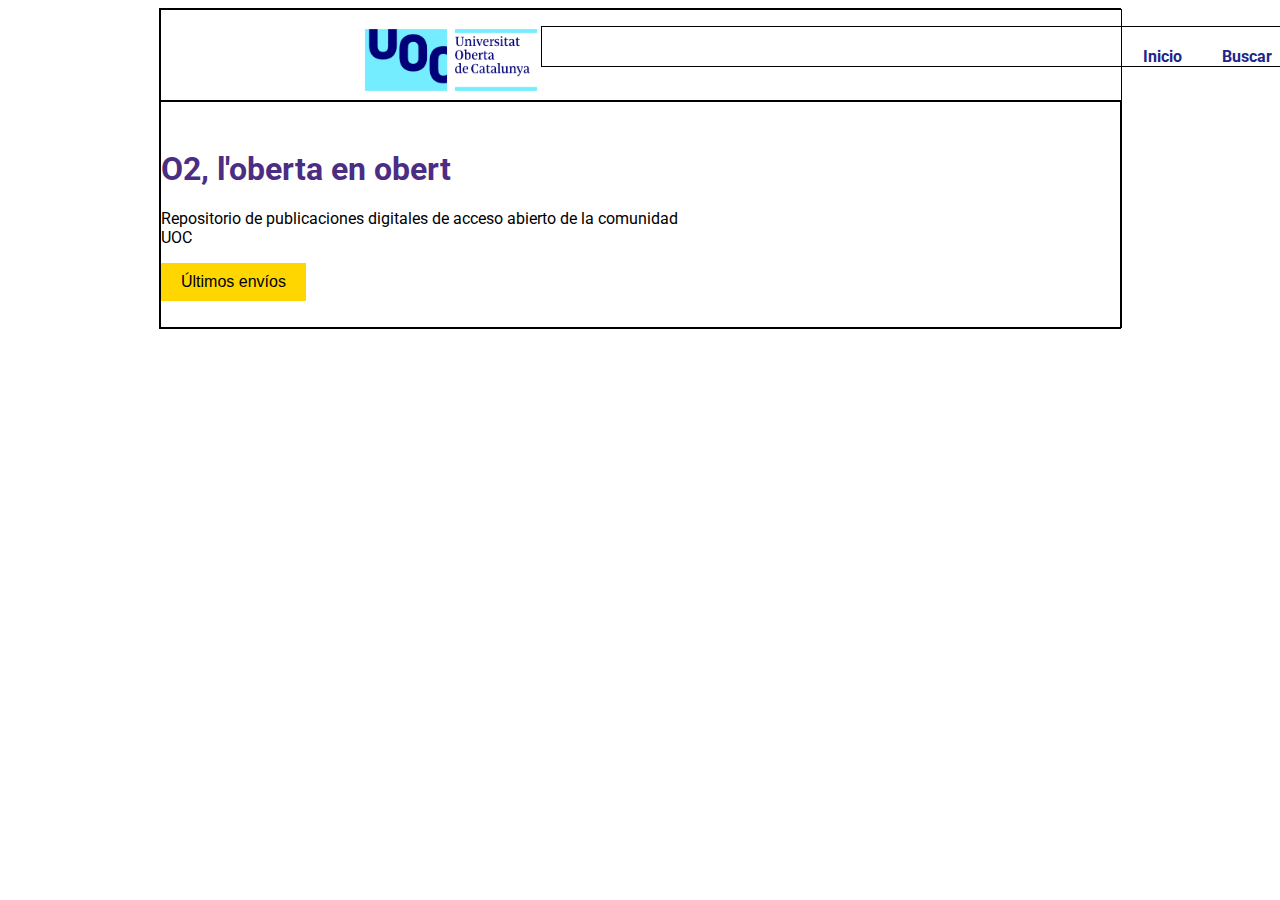
==== index.html @ 02df9265 "19:39 18 nov clase" ====
<!DOCTYPE html>
<html lang="en">
<head>
    <meta charset="UTF-8">
    <meta name="viewport" content="width=device-width, initial-scale=1.0">
    <link rel="stylesheet" href="css/estilos.css">
    <link href="https://fonts.googleapis.com/css2?family=Roboto:wght@400;500;700&display=swap" rel="stylesheet">
    <title>Universitat Oberta de Catalunya</title>
</head>
<body>
    <header>
        <img src="img/Logo_blau_uoc.png" alt="Universitat Oberta de Catalunya">
        <nav>
            <ul class="navegacion">
                <li><a href="index.html">Inicio</a></li>
                <li><a href="http://openaccess.uoc.edu/webapps/o2/?locale=es">Buscar</a></li>
                <li><a href="publicar.html">Publicar</a></li>
            </ul>
        </nav>
    </header>
    <main>
        <div class="ultenv">
            <div>
                <h1>O2, l'oberta en obert</h1>
                <p>Repositorio de publicaciones digitales de acceso abierto de la comunidad UOC</p>
                <button>Últimos envíos</button>
            </div>
            <iframe src="https://www.youtube.com/embed/o2ZF15PyTZk?si=9ALgGmdpEM8_n8jy" width="400" height="225" title="Video"></iframe>
        </div>
    </main>
</body>
</html>
---- css/estilos.css ----
body {
    font-family: 'Roboto';
    padding-top: 0;
    padding-left: 0;
    display: flex;
    justify-self: center;
    flex-direction: column;
    width: 75%;
    border: 1px solid black;
}

header {
    border: 1px solid black;
    width: 100%;
    height: 90px;
    padding-top: 0px;
    padding-left: 0px;
    display: flex;
    justify-content: column;
    background-color: #fff;
}

header img{
    padding-top: 15px;
    padding-left: 200px;
    height: 70px;
}

.navegacion{
    border: 1px solid black;
    padding-top: 20px;
    padding-left: 400px;
    width: 100%;
    height: auto;
    display: flex;
    justify-content: center;
    color: #1e2689;
}
nav ul {
    list-style: none;
    display: flex;
    gap: 40px;
}

nav ul li a {
    text-decoration: none;
    color: #1e2689;
    font-weight: bold;
    text-decoration: none;
}

nav ul li a:hover {
    text-decoration: underline yellow;
    text-underline-offset: 5px;
}

main{
    border: 1px solid black;
    width: 100%;
    display: flex;
    justify-self: center;
    justify-content: center;
}
.ultenv {
    display: flex;
    align-items: center;
    justify-content:center;
    flex-direction: row;
    gap: 20px;
}
.ultenv h1 {
    font-size: 2rem;
    color: #4b2e83;
}
.ultenv button {
    background-color: #ffd600;
    border: none;
    padding: 10px 20px;
    font-size: 1rem;
    cursor: pointer;
}
.ultenv iframe {
    max-width: 400px;
    border: none;
}
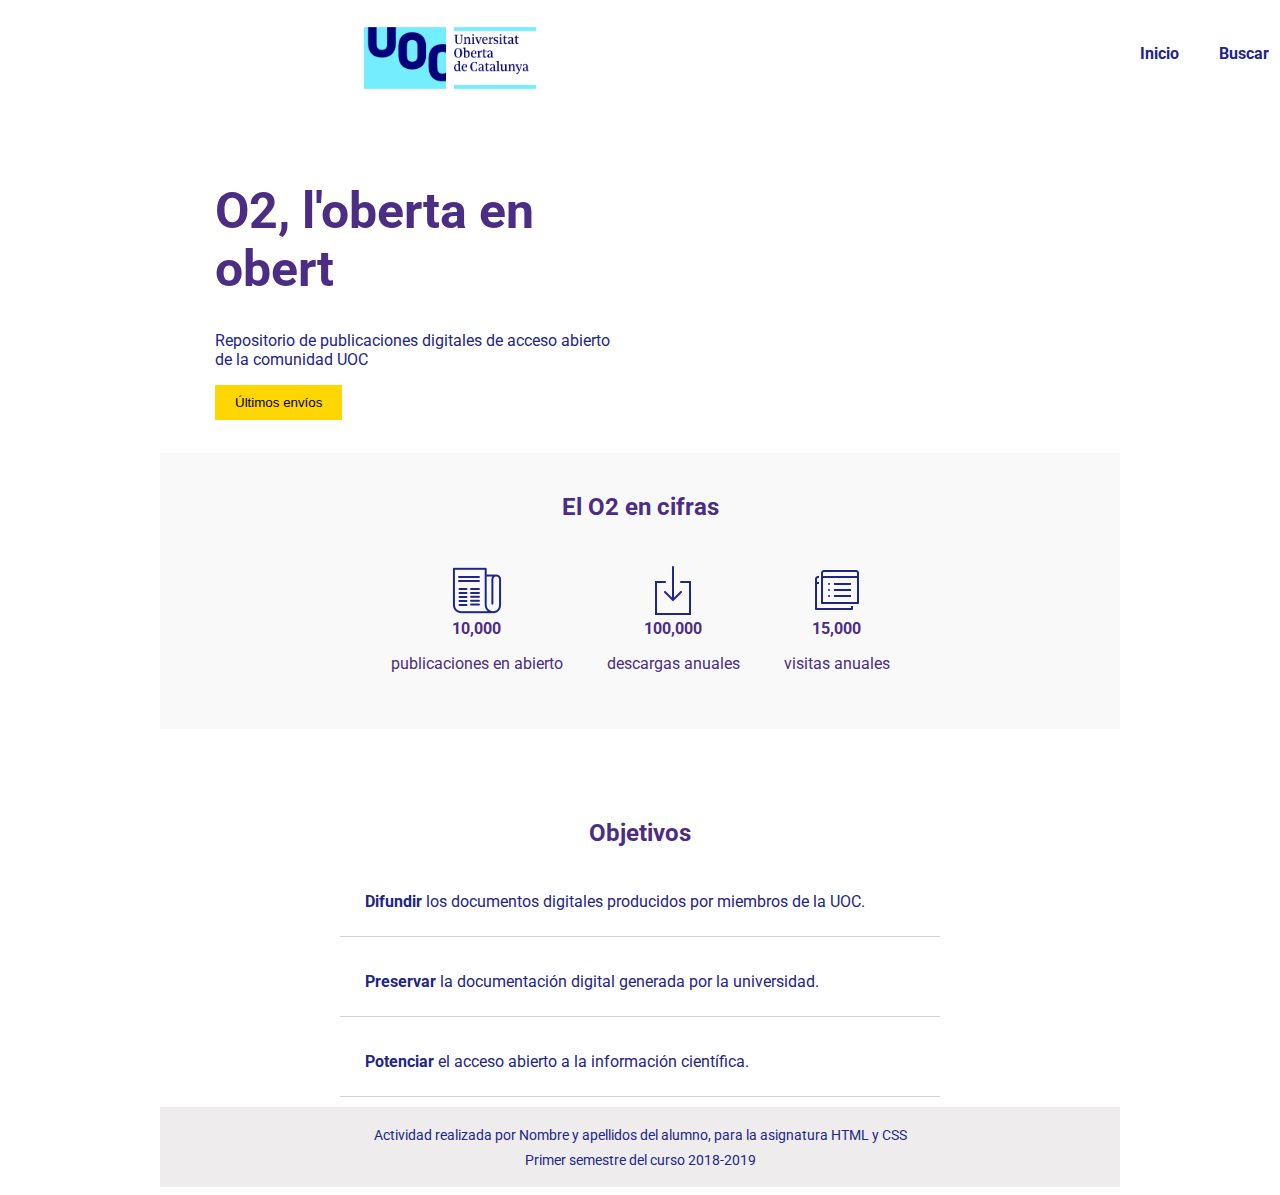
==== commit de433988: "11:21 19 nov casa" ====
--- a/index.html
+++ b/index.html
@@ -25,8 +25,38 @@
                 <p>Repositorio de publicaciones digitales de acceso abierto de la comunidad UOC</p>
                 <button>Últimos envíos</button>
             </div>
-            <iframe src="https://www.youtube.com/embed/o2ZF15PyTZk?si=9ALgGmdpEM8_n8jy" width="400" height="225" title="Video"></iframe>
+            <iframe src="https://www.youtube.com/embed/o2ZF15PyTZk?si=9ALgGmdpEM8_n8jy" width="400px" height="225px" title="Video"></iframe>
+        </div>
+        <div class="estadisticas">
+            <h2>El O2 en cifras</h2>
+            <div>
+                <img src="img/publicaciones.png" alt="Publicaciones">
+                <strong>10,000</strong>
+                <p>publicaciones en abierto</p>
+            </div>
+            <div>
+                <img src="img/descargas.png" alt="Descargas Anuales">
+                <strong>100,000</strong>
+                <p>descargas anuales</p>
+            </div>
+            <div>
+                <img src="img/vistas.png" alt="Vistas Anuales">
+                <strong>15,000</strong>
+                <p>visitas anuales</p>
+            </div>
+        </div>
+        <div class="objetivos">
+            <h2>Objetivos</h2>
+            <ul>
+                <li><strong>Difundir</strong> los documentos digitales producidos por miembros de la UOC.</li>
+                <li><strong>Preservar</strong> la documentación digital generada por la universidad.</li>
+                <li><strong>Potenciar</strong> el acceso abierto a la información científica.</li>
+            </ul>
         </div>
     </main>
+    <footer>
+        <p>Actividad realizada por Nombre y apellidos del alumno, para la asignatura HTML y CSS<br>
+            Primer semestre del curso 2018-2019</p>
+    </footer>    
 </body>
 </html>--- a/css/estilos.css
+++ b/css/estilos.css
@@ -6,11 +6,10 @@
     justify-self: center;
     flex-direction: column;
     width: 75%;
-    border: 1px solid black;
+    color: #1e2689;
 }
 
 header {
-    border: 1px solid black;
     width: 100%;
     height: 90px;
     padding-top: 0px;
@@ -27,7 +26,6 @@
 }
 
 .navegacion{
-    border: 1px solid black;
     padding-top: 20px;
     padding-left: 400px;
     width: 100%;
@@ -55,31 +53,97 @@
 }
 
 main{
-    border: 1px solid black;
     width: 100%;
     display: flex;
     justify-self: center;
     justify-content: center;
+    flex-direction: column;
+    gap: 30px;
 }
 .ultenv {
     display: flex;
     align-items: center;
     justify-content:center;
     flex-direction: row;
-    gap: 20px;
+    gap: 50px;
+}
+.ultenv div {
+    width: 400px;
+    height: 225px;
+    padding-top: 0px;
 }
 .ultenv h1 {
-    font-size: 2rem;
+    font-size:50px;
     color: #4b2e83;
 }
+
 .ultenv button {
     background-color: #ffd600;
     border: none;
     padding: 10px 20px;
-    font-size: 1rem;
+    cursor: pointer;
+}
+.ultenv button:hover {
+    transition: 0.5s;
+    background-color: #b49600;
     cursor: pointer;
 }
 .ultenv iframe {
-    max-width: 400px;
     border: none;
+    padding-top: 100px;
+}
+
+.estadisticas {
+    text-align: center;
+    background-color: #f9f9f9;
+    padding: 20px;
+}
+.estadisticas h2 {
+    font-size: 1.5rem;
+    color: #4b2e83;
+}
+.estadisticas div {
+    display: inline-block;
+    text-align: center;
+    margin: 20px;
+    font-size: 1rem;
+    color: #4b2e83;
+}
+
+.estadisticas img {
+    display: block; 
+    margin: 4px auto; 
+    max-width: 100%;
+}
+
+.objetivos {
+    margin-top: 40px;
+}
+.objetivos h2 {
+    font-size: 1.5rem;
+    color: #4b2e83;
+    text-align: center;
+    margin-bottom: 20px;
+}
+.objetivos ul {
+    list-style: none;
+    padding: 0;
+    max-width: 600px;
+    margin: 0 auto;
+}
+.objetivos li {
+    margin-bottom: 10px;
+    padding: 25px 25px;
+    border-bottom: 1px solid lightgray;
+}
+
+footer {
+    background-color: #eeecec;
+}
+
+footer p{
+    text-align: center;
+    font-size: 14px;
+    padding-top: 2px;
+    line-height: 25px;
 }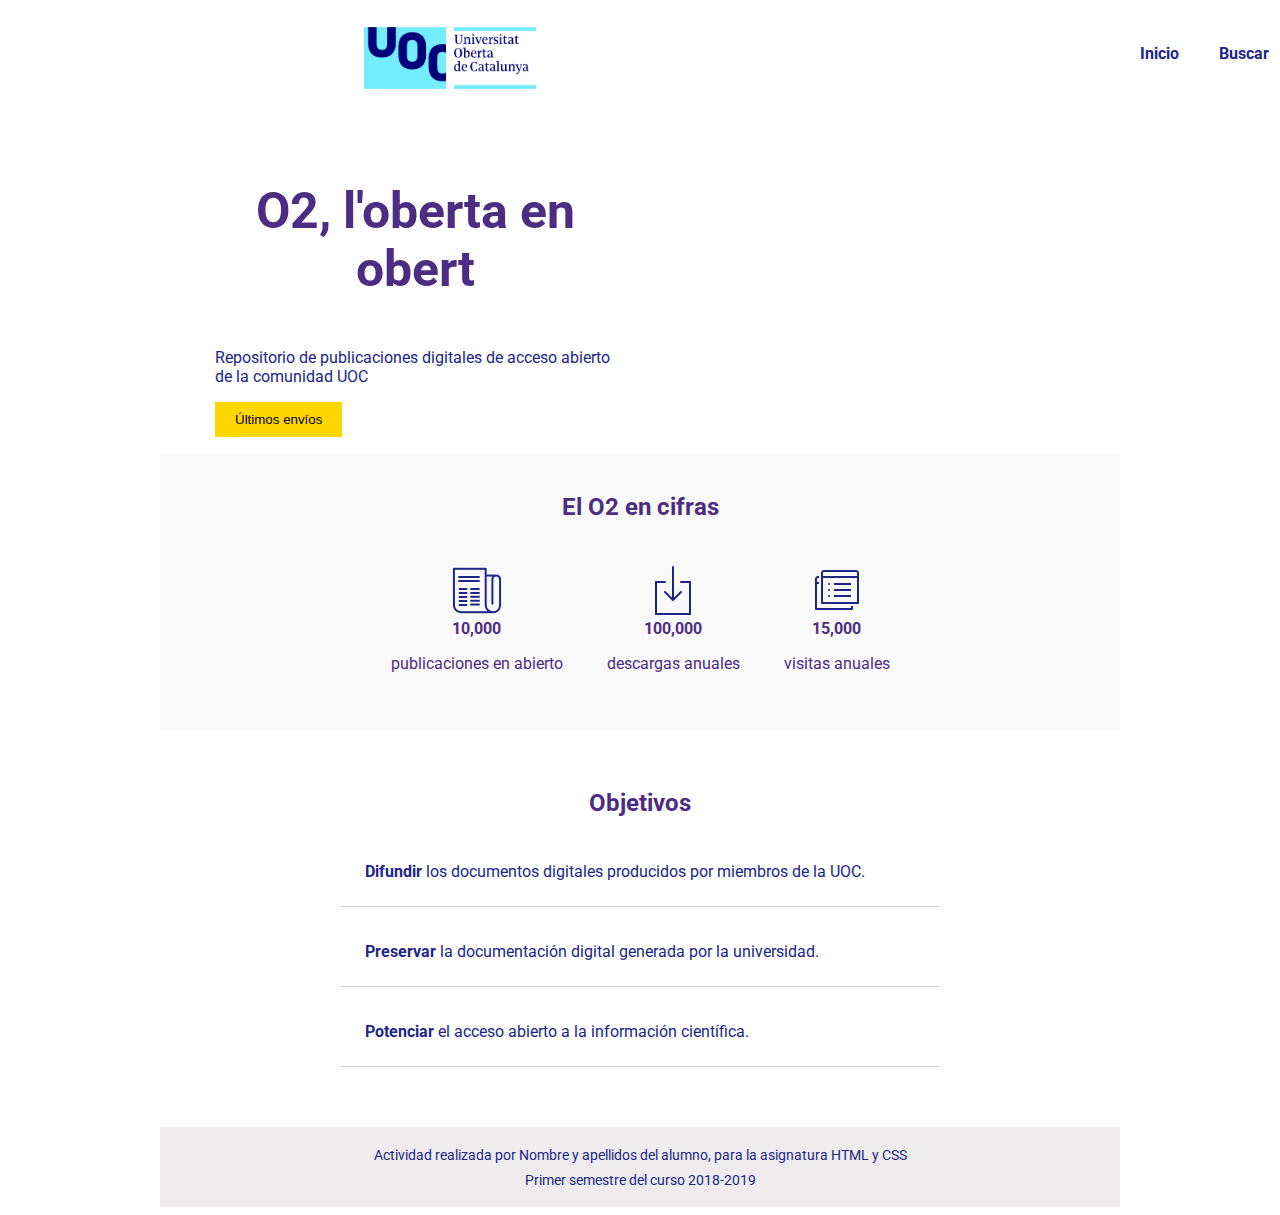
==== commit 9034f85a: "Ejercicio completado" ====
--- a/index.html
+++ b/index.html
@@ -9,7 +9,7 @@
 </head>
 <body>
     <header>
-        <img src="img/Logo_blau_uoc.png" alt="Universitat Oberta de Catalunya">
+        <a href="index.html"><img src="img/Logo_blau_uoc.png" alt="Universitat Oberta de Catalunya"></a>
         <nav>
             <ul class="navegacion">
                 <li><a href="index.html">Inicio</a></li>
@@ -23,7 +23,7 @@
             <div>
                 <h1>O2, l'oberta en obert</h1>
                 <p>Repositorio de publicaciones digitales de acceso abierto de la comunidad UOC</p>
-                <button>Últimos envíos</button>
+                <a href="ultimos-envios.html"><button>Últimos envíos</button></a>
             </div>
             <iframe src="https://www.youtube.com/embed/o2ZF15PyTZk?si=9ALgGmdpEM8_n8jy" width="400px" height="225px" title="Video"></iframe>
         </div>
--- a/css/estilos.css
+++ b/css/estilos.css
@@ -117,7 +117,8 @@
 }
 
 .objetivos {
-    margin-top: 40px;
+    margin-top: 10px;
+    margin-bottom: 50px;
 }
 .objetivos h2 {
     font-size: 1.5rem;
@@ -146,4 +147,78 @@
     font-size: 14px;
     padding-top: 2px;
     line-height: 25px;
-}+}
+
+h1 {
+    font-size:50px;
+    text-align: center;
+    margin-bottom: 50px;
+}
+table {
+    width: 100%;
+    border-collapse: collapse;
+    margin-bottom: 30px;
+    
+}
+table th, table td {
+    border-top: 1px solid #4b2e83;
+    border-bottom: 1px solid #4b2e83;
+    padding: 20px;
+    text-align: center;
+}
+table th {
+    background-color: #fff;
+    text-align: center;
+    color: #4b2e83;
+}
+table th img{
+    width: 25px;
+    display: block; 
+    margin: 4px auto; 
+}
+table tr:nth-child(odd) {
+    background-color: #d1d1d0;
+}
+table tr:nth-child(even) {
+    background-color: #f0f1f1;
+}
+
+.ftable{
+    background-color: #fff;
+    text-align: center;
+    color: #4b2e83;
+}
+
+a {
+    text-decoration: none;
+    color: #1e2689;
+    text-decoration:underline;
+}
+
+form {
+    display: inline-block;
+    text-align: left;
+    background-color: #f9f9f9;
+    padding: 20px;
+    border-radius: 8px;
+    box-shadow: 0 0 10px rgba(0, 0, 0, 0.1);
+}
+form div {
+    margin-bottom: 15px;
+}
+label {
+    display: block;
+    font-weight: bold;
+    margin-bottom: 5px;
+}
+input[type="text"], input[type="email"], input[type="file"], input[type="tel"], textarea {
+    width: 100%;
+    padding: 8px;
+    border: 1px solid #ccc;
+    border-radius: 4px;
+}
+
+textarea {
+    resize: vertical;
+    height: 100px;
+}
